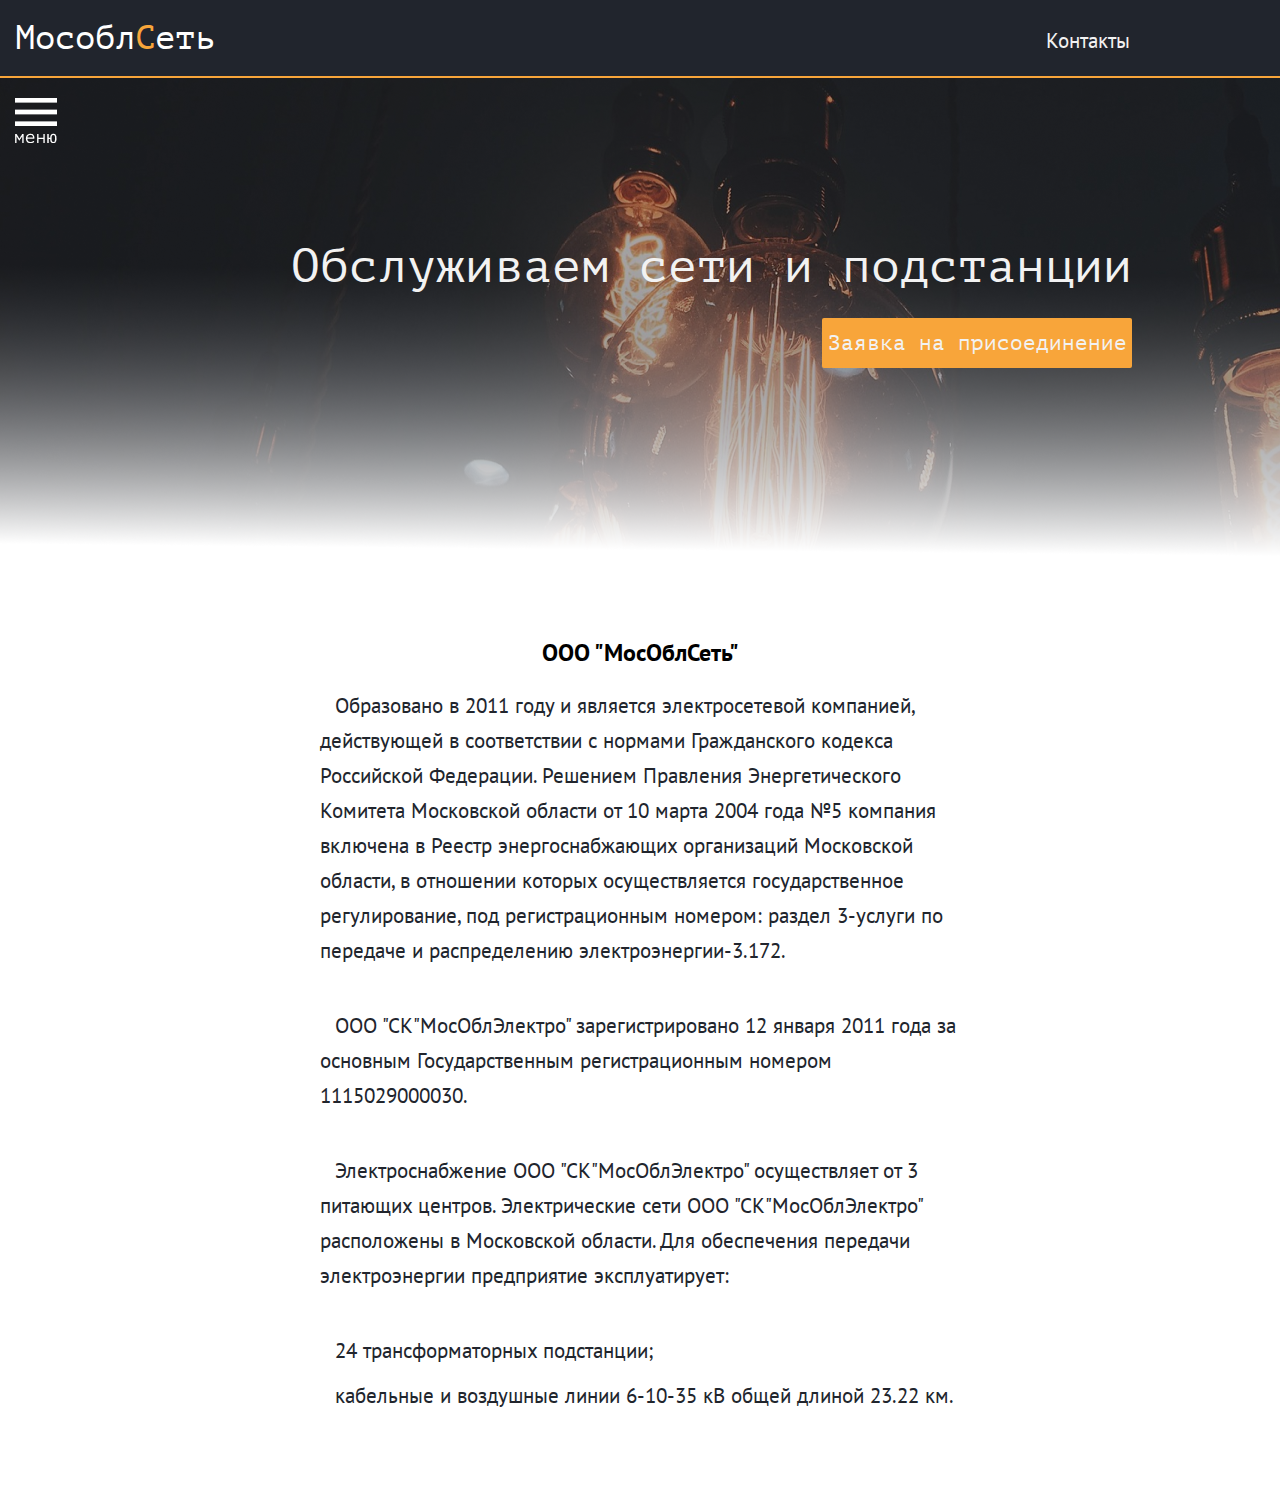
==== index.html @ ac094cab "index.html" ====
<!DOCTYPE html>
<html lang="en">
<head>
    <meta name="viewport" content="width=device-width, initial-scale=1.0">
    <meta charset="UTF-8">
    <link rel="stylesheet" href="css/normalize.css">
    <link rel="stylesheet" href="css/fonts.css">
    <link rel="stylesheet" href="css/vendor/font-awesome-4.7.0/css/font-awesome.min.css">
    <link rel="stylesheet" href="css/style.css">
    <title>МосОблСеть</title>
</head>
<body>
    <div class="page">
        <div class="header">
            <div class="logo">Мособл<span class="orange">C</span>еть</div>
            <div class="header__right-block">
                <a href="#" class="mos__link">Контакты</a>
            </div>
        </div>

        <div class="nav__btn" id="menuOpen"></div>

        <div class="banner">
            <div class="banner__cnt-block">
                <p class="banner__cnt">Обслуживаем сети и подстанции</p>
                <button class="banner__bnt">Заявка на присоединение</button>
            </div>
        </div>

        <div class="nav">
            <ul class="nav__list">
                <li class="nav__item">
                    <a href="#" class="nav__link">Потребителям <i class="fa fa-angle-down arr-down" aria-hidden="true"></i>
                    </a>
                </li>
                <li class="nav__item">
                    <a href="#" class="nav__link">Услуги <i class="fa fa-angle-down arr-down" aria-hidden="true"></i></a>
                </li>
                <li class="nav__item">
                    <a href="#" class="nav__link">Тех. Присоединение <i class="fa fa-angle-down arr-down" aria-hidden="true"></i></a>
                </li>
                <li class="nav__item">
                    <a href="#" class="nav__link">Раскрытие информации <i class="fa fa-angle-down arr-down" aria-hidden="true"></i></a>
                </li>
                <li class="nav__item">
                    <a href="#" class="nav__link">Нормативные документы <i class="fa fa-angle-down arr-down" aria-hidden="true"></i></a>
                </li>
                <li class="nav__item">
                    <a href="#" class="nav__link">Закупки <i class="fa fa-angle-down arr-down" aria-hidden="true"></i></a>
                </li>
                <li class="nav__item">
                    <a href="#" class="nav__link">Приборы учета <i class="fa fa-angle-down arr-down" aria-hidden="true"></i></a>
                </li>
            </ul>
        </div>

        <div class="content">
            <h2 class="mos__ttl2">ООО "МосОблСеть"</h2>
            <p class="mos__cnt mt20">Образовано в 2011 году и является электросетевой компанией, действующей в соответствии  с   нормами  Гражданского  кодекса  Российской Федерации. Решением Правления Энергетического Комитета Московской области от 10 марта 2004 года №5 компания включена в Реестр энергоснабжающих организаций Московской области, в отношении которых осуществляется государственное регулирование, под регистрационным номером: раздел 3-услуги по передаче и распределению электроэнергии-3.172.</p>
            <p class="mos__cnt">ООО "СК"МосОблЭлектро" зарегистрировано 12 января 2011 года за основным Государственным регистрационным номером 1115029000030.</p>
            <p class="mos__cnt">Электроснабжение ООО "СК"МосОблЭлектро" осуществляет от 3 питающих центров. Электрические сети ООО "СК"МосОблЭлектро" расположены в Московской области. Для обеспечения передачи электроэнергии предприятие эксплуатирует:</p>
            <p class="mos__cnt ">24  трансформаторных подстанции;</p>
            <p class="mos__cnt mt10">кабельные и воздушные линии 6-10-35 кВ общей длиной 23.22 км.</p>
        </div>
        
        <div class="overlay" style="display:none;"></div>
    </div>


    <script type="text/javascript" src="js/vendor/jquery-3.2.1.min.js"></script>

    <script>
        $('#menuOpen').on('click', function () {
            $('.nav').addClass('active');
            $('.overlay').show();
        });

        $('.overlay').on('click', function () {
            $('.nav').removeClass('active');
            $(this).hide();
        });
    </script>

</body>
</html>
---- css/fonts.css ----
@font-face {
    font-family: 'PT Mono';
    src: url('../fonts/PTM55FT.ttf');
    font-weight: normal;
    font-style: normal;
}
@font-face {
    font-family: 'PT Sans';
    src: url('../fonts/PTSans/PT_Sans-Web-Regular.ttf');
    font-weight: normal;
    font-style: normal;
}
@font-face {
    font-family: 'PT Sans bold';
    src: url('../fonts/PTSans/PT_Sans-Web-Bold.ttf');
    font-weight: normal;
    font-style: normal;
}
---- css/style.css ----
html {
    height: 100%;
}

body {
    height: 100%;
    font-family: 'Arial', sans-serif;
    font-size: 12px;
    color: #000;
    background-color: #dedede;
}

.page {
    position: relative;
    margin: 0 auto;
    min-width: 320px;
    max-width: 1440px;
    min-height: 100%;
    background-color: #fff;
    box-sizing: border-box;
    overflow: hidden;
}

.content {
    position: relative;
}

/*шапка*/
.header {
    padding: 19px 15px;
    border-bottom: 2px solid #f8a53a;
    background: #21252D;
}

.logo {
    font-size: 34px;
    font-family: 'PT Mono', monospace;
    color: #fff;
}

.header__right-block {
    position: absolute;
    right: 150px;
    top: 27px;
}

.mos__link {
    font-size: 21px;
    color: #F2F2F2;
    font-family: 'PT Sans', sans-serif;
    text-decoration: none;
}

.mos__link:hover {
    text-decoration: none;
}

.overlay {
    position: absolute;
    top: 78px;
    right: 0px;
    bottom: 0;
    left: 0;
    background: rgba(51, 51, 51, 0.3);
}

/*баннер*/
.banner {
    display: block;
    width: 100%;
    min-height: 484px;
    background: url("../images/banner-bg.png");
}

.banner__cnt-block {
    position: absolute;
    right: 148px;
    top: 240px;
    text-align: right;
}

.banner__cnt {
    font-size: 48px;
    color: #F2F2F2;
    font-family: 'PT Mono', monospace;
}

.banner__bnt {
    display: inline-block;
    width: 310px;
    padding: 13px 0;
    border-radius: 2px;
    text-align: center;
    background: #F8A53A;
    font-size: 21px;
    font-family: 'PT Mono', monospace;
    border: none;
    color: #F2F2F2;
    margin-top: 25px;
}

/*меню*/
.nav__btn {
    position: absolute;
    top: 98px;
    left: 15px;
    width: 42px;
    height: 45px;
    background: url("../images/menu.png");
    cursor: pointer;
}

.nav {
    left: -401px;
    position: absolute;
    top: 78px;
    bottom: 0px;
    background: #21252D;
    min-width: 400px;
    z-index: 1;
    transition: 0.3s;
    padding-top: 20px;
}

.nav.active {
    left: 0;
}

.nav__list {
    margin: 0;
    padding: 0;
    list-style: none;
}

.nav__item {
    display: block;
}

.nav__link {
    display: inline-block;
    position: relative;
    padding: 13px 30px;
    font-size: 21px;
    font-family: 'PT Sans', sans-serif;
    color: #F1F1F1;
    text-decoration: none;
}


.arr-down {
    font-size: 18px;
}

.content {
    padding: 75px 320px ;
}

.mos__ttl2 {
    font-size: 24px;
    color: #000;
    font-family: 'PT Sans bold', sans-serif;
    text-align: center;
    line-height: 31px;
}

.mos__cnt {
    font-size: 21px;
    color: #21252D;
    font-family: 'PT Sans', sans-serif;
    line-height: 35px;
    text-indent: 15px;
}

.mos__cnt + .mos__cnt {
    margin-top: 40px;
}






.orange {
    color: #f8a53a;
}

.mt10 {
    margin-top: 10px !important;
}

.mt20 {
    margin-top: 20px !important;
}
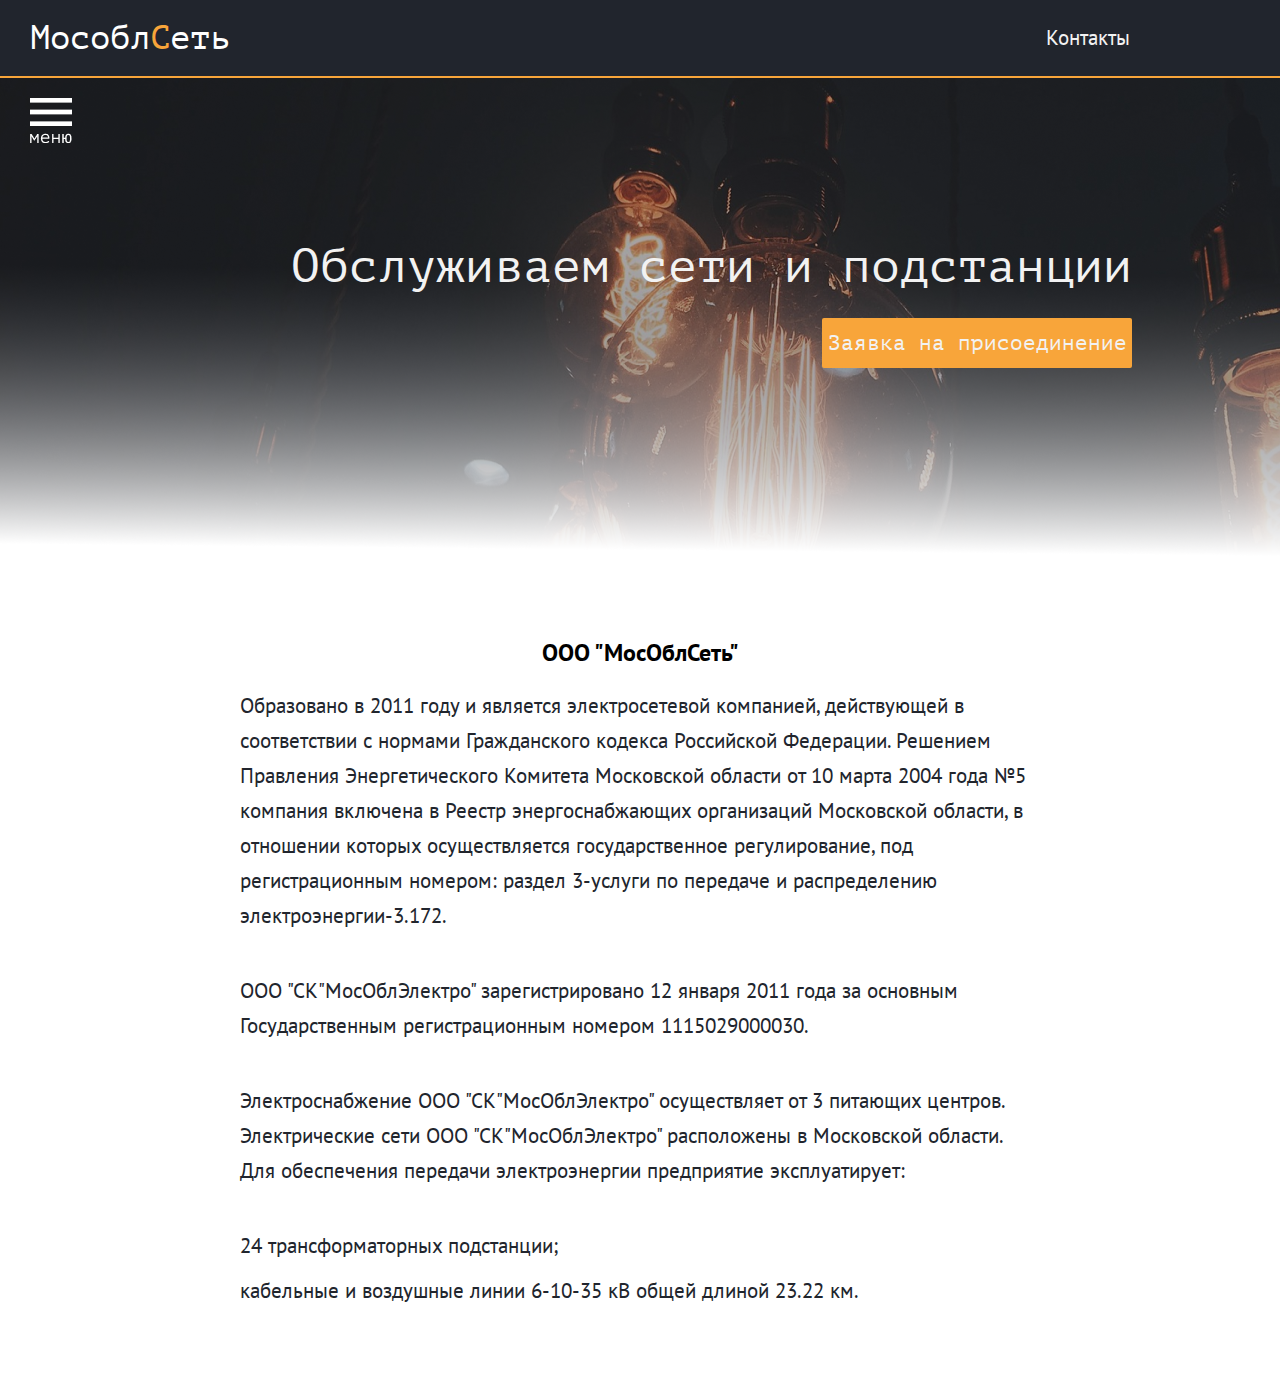
==== commit 7cf7e55e: "меню" ====
--- a/index.html
+++ b/index.html
@@ -1,5 +1,5 @@
 <!DOCTYPE html>
-<html lang="en">
+<html lang="ru">
 <head>
     <meta name="viewport" content="width=device-width, initial-scale=1.0">
     <meta charset="UTF-8">
@@ -23,33 +23,201 @@
         <div class="banner">
             <div class="banner__cnt-block">
                 <p class="banner__cnt">Обслуживаем сети и подстанции</p>
-                <button class="banner__bnt">Заявка на присоединение</button>
+                <button class="banner__bnt banner__bnt--bnr">Заявка на присоединение</button>
             </div>
         </div>
 
         <div class="nav">
             <ul class="nav__list">
                 <li class="nav__item">
-                    <a href="#" class="nav__link">Потребителям <i class="fa fa-angle-down arr-down" aria-hidden="true"></i>
-                    </a>
-                </li>
-                <li class="nav__item">
-                    <a href="#" class="nav__link">Услуги <i class="fa fa-angle-down arr-down" aria-hidden="true"></i></a>
-                </li>
-                <li class="nav__item">
-                    <a href="#" class="nav__link">Тех. Присоединение <i class="fa fa-angle-down arr-down" aria-hidden="true"></i></a>
-                </li>
-                <li class="nav__item">
-                    <a href="#" class="nav__link">Раскрытие информации <i class="fa fa-angle-down arr-down" aria-hidden="true"></i></a>
-                </li>
-                <li class="nav__item">
-                    <a href="#" class="nav__link">Нормативные документы <i class="fa fa-angle-down arr-down" aria-hidden="true"></i></a>
-                </li>
-                <li class="nav__item">
-                    <a href="#" class="nav__link">Закупки <i class="fa fa-angle-down arr-down" aria-hidden="true"></i></a>
-                </li>
-                <li class="nav__item">
-                    <a href="#" class="nav__link">Приборы учета <i class="fa fa-angle-down arr-down" aria-hidden="true"></i></a>
+                    <a href="#" class="nav__link js-link-menu active">О компании</a>
+                </li>
+                <li class="nav__item">
+                    <a href="#" class="nav__link js-link-menu">Потребителям <i class="fa fa-angle-down arr-down" aria-hidden="true"></i></a>
+                    <ul class="nav__sub-list">
+                        <li class="nav__item">
+                            <a href="#" class="nav__link-submenu js-link-submenu">Территория обслуживания и информация о техническом состоянии сетей</a>
+                        </li>
+                        <li class="nav__item">
+                            <a href="#" class="nav__link-submenu js-link-submenu">Финансовая (бухгалтерская) отчетность</a>
+                        </li>
+                        <li class="nav__item">
+                            <a href="#" class="nav__link-submenu js-link-submenu">Структура и объем затрат на производство и реализацию товаров (работ, услуг)</a>
+                        </li>
+                        <li class="nav__item">
+                            <a href="#" class="nav__link-submenu js-link-submenu">Услуги по передаче</a>
+                        </li>
+                        <li class="nav__item">
+                            <a href="#" class="nav__link-submenu js-link-submenu">Тарифы на услуги по передаче электрической энергии</a>
+                        </li>
+                        <li class="nav__item">
+                            <a href="#" class="nav__link-submenu js-link-submenu">Баланс эл. энергии и мощности</a>
+                        </li>
+                        <li class="nav__item">
+                            <a href="#" class="nav__link-submenu js-link-submenu">Отключения: оперативная информация</a>
+                        </li>
+                        <li class="nav__item">
+                            <a href="#" class="nav__link-submenu js-link-submenu">Результаты контрольных замеров</a>
+                        </li>
+                        <li class="nav__item">
+                            <a href="#" class="nav__link-submenu js-link-submenu">Расходы на технологическое присоединение, подлежащие учету в тарифах на услуги по передаче электрической энергии</a>
+                        </li>
+                        <li class="nav__item">
+                            <a href="#" class="nav__link-submenu js-link-submenu">Предложение о размере цен (тарифов)</a>
+                        </li>
+                        <li class="nav__item">
+                            <a href="#" class="nav__link-submenu js-link-submenu">Основные характеристики регулируемых товаров (работ, услуг)</a>
+                        </li>
+                        <li class="nav__item">
+                            <a href="#" class="nav__link-submenu js-link-submenu">Инвестиционные программы</a>
+                        </li>
+                        <li class="nav__item">
+                            <a href="#" class="nav__link-submenu js-link-submenu">Паспорта услуг (процессов)</a>
+                        </li>
+                        <li class="nav__item">
+                            <a href="#" class="nav__link-submenu js-link-submenu"> О качестве обслуживания</a>
+                        </li>
+                    </ul>
+                </li>
+                <li class="nav__item">
+                    <a href="#" class="nav__link js-link-menu">Услуги</a>
+                </li>
+                <li class="nav__item">
+                    <a href="#" class="nav__link js-link-menu">Технологическое присоединение <i class="fa fa-angle-down arr-down" aria-hidden="true"></i></a>
+                    <ul class="nav__sub-list">
+                        <li class="nav__item">
+                            <a href="#" class="nav__link-submenu js-link-submenu">Информация о порядке выполнения технологических, технических и других мероприятий, связанных с технологическим присоединением к электрическим сетям</a>
+                        </li>
+                        <li class="nav__item">
+                            <a href="#" class="nav__link-submenu js-link-submenu">Типовые формы документов</a>
+                        </li>
+                        <li class="nav__item">
+                            <a href="#" class="nav__link-submenu js-link-submenu"> Перечень зон ответственности</a>
+                        </li>
+                        <li class="nav__item">
+                            <a href="#" class="nav__link-submenu js-link-submenu">Подача заявки на технологическое присоединение</a>
+                        </li>
+                        <li class="nav__item">
+                            <a href="#" class="nav__link-submenu js-link-submenu">Основные этапы обработки заявок на технологическое присоединение</a>
+                        </li>
+                        <li class="nav__item">
+                            <a href="#" class="nav__link-submenu js-link-submenu">Информация о величине резервируемой максимальной мощности</a>
+                        </li>
+                        <li class="nav__item">
+                            <a href="#" class="nav__link-submenu js-link-submenu">Прогнозные сведения о расходах за технологическое присоединение</a>
+                        </li>
+                        <li class="nav__item">
+                            <a href="#" class="nav__link-submenu js-link-submenu">Тарифы на технологическое присоединение</a>
+                        </li>
+                        <li class="nav__item">
+                            <a href="#" class="nav__link-submenu js-link-submenu">Сведения о наличии мощности, свободной для технологического присоединения</a>
+                        </li>
+                        <li class="nav__item">
+                            <a href="#" class="nav__link-submenu js-link-submenu">Информация о лицах, намеревающихся перераспределить максимальную мощность принадлежащих им энергопринимающих устройств в пользу иных лиц</a>
+                        </li>
+                        <li class="nav__item">
+                            <a href="#" class="nav__link-submenu js-link-submenu">Сведения о поданных заявках на технологическое присоединение, заключенных договорах и выполненных присоединениях</a>
+                        </li>
+                    </ul>
+                </li>
+                <li class="nav__item">
+                    <a href="#" class="nav__link js-link-menu">Раскрытие информации <i class="fa fa-angle-down arr-down" aria-hidden="true"></i></a>
+                    <ul class="nav__sub-list">
+                        <li class="nav__item">
+                            <a href="#" class="nav__link-submenu js-link-submenu">Территория обслуживания и информация о техническом состоянии сетей</a>
+                        </li>
+                        <li class="nav__item">
+                            <a href="#" class="nav__link-submenu js-link-submenu">Финансовая (бухгалтерская) отчетность</a>
+                        </li>
+                        <li class="nav__item">
+                            <a href="#" class="nav__link-submenu js-link-submenu">Структура и объем затрат на производство и реализацию товаров (работ, услуг)</a>
+                        </li>
+                        <li class="nav__item">
+                            <a href="#" class="nav__link-submenu js-link-submenu">Услуги по передаче</a>
+                        </li>
+                        <li class="nav__item">
+                            <a href="#" class="nav__link-submenu js-link-submenu">Тарифы на услуги по передаче электрической энергии</a>
+                        </li>
+                        <li class="nav__item">
+                            <a href="#" class="nav__link-submenu js-link-submenu">Баланс эл. энергии и мощности</a>
+                        </li>
+                        <li class="nav__item">
+                            <a href="#" class="nav__link-submenu js-link-submenu">Отключения: оперативная информация</a>
+                        </li>
+                        <li class="nav__item">
+                            <a href="#" class="nav__link-submenu js-link-submenu">Результаты контрольных замеров</a>
+                        </li>
+                        <li class="nav__item">
+                            <a href="#" class="nav__link-submenu js-link-submenu">Расходы на технологическое присоединение, подлежащие учету в тарифах на услуги по передаче электрической энергии</a>
+                        </li>
+                        <li class="nav__item">
+                            <a href="#" class="nav__link-submenu js-link-submenu">Предложение о размере цен (тарифов)</a>
+                        </li>
+                        <li class="nav__item">
+                            <a href="#" class="nav__link-submenu js-link-submenu">Основные характеристики регулируемых товаров (работ, услуг)</a>
+                        </li>
+                        <li class="nav__item">
+                            <a href="#" class="nav__link-submenu js-link-submenu">Инвестиционные программы</a>
+                        </li>
+                        <li class="nav__item">
+                            <a href="#" class="nav__link-submenu js-link-submenu">Паспорта услуг (процессов)</a>
+                        </li>
+                        <li class="nav__item">
+                            <a href="#" class="nav__link-submenu js-link-submenu">О качестве обслуживания</a>
+                        </li>
+                    </ul>
+                </li>
+                <li class="nav__item">
+                    <a href="#" class="nav__link js-link-menu">Нормативные документы <i class="fa fa-angle-down arr-down" aria-hidden="true"></i></a>
+                    <ul class="nav__sub-list">
+                        <li class="nav__item">
+                            <a href="#" class="nav__link-submenu js-link-submenu">Законы РФ</a>
+                        </li>
+                        <li class="nav__item">
+                            <a href="#" class="nav__link-submenu js-link-submenu">ПП РФ</a>
+                        </li>
+                        <li class="nav__item">
+                            <a href="#" class="nav__link-submenu js-link-submenu">Приказы, письма и другие нормативные и законодательные акты</a>
+                        </li>
+                    </ul>
+                </li>
+                <li class="nav__item">
+                    <a href="#" class="nav__link js-link-menu">Закупки <i class="fa fa-angle-down arr-down" aria-hidden="true"></i></a>
+                    <ul class="nav__sub-list">
+                        <li class="nav__item">
+                            <a href="#" class="nav__link-submenu js-link-submenu">Планирование закупочной деятельности</a>
+                        </li>
+                        <li class="nav__item">
+                            <a href="#" class="nav__link-submenu js-link-submenu">Информация о заключенных договорах</a>
+                        </li>
+                        <li class="nav__item">
+                            <a href="#" class="nav__link-submenu js-link-submenu">Информация о закупках</a>
+                        </li>
+                        <li class="nav__item">
+                            <a href="#" class="nav__link-submenu js-link-submenu">Правовое обеспечение закупочной деятельности</a>
+                        </li>
+                    </ul>
+                </li>
+                <li class="nav__item">
+                    <a href="#" class="nav__link js-link-menu">Приборы учета <i class="fa fa-angle-down arr-down" aria-hidden="true"></i></a>
+                    <ul class="nav__sub-list">
+                        <li class="nav__item">
+                            <a href="#" class="nav__link-submenu js-link-submenu">Требования по установке</a>
+                        </li>
+                        <li class="nav__item">
+                            <a href="#" class="nav__link-submenu js-link-submenu">Счетчики</a>
+                        </li>
+                        <li class="nav__item">
+                            <a href="#" class="nav__link-submenu js-link-submenu">Образец договора подряда на установку (замену) прибора</a>
+                        </li>
+                        <li class="nav__item">
+                            <a href="#" class="nav__link-submenu js-link-submenu">ИСПОЛНЕНИЕ ФЗ-261 от 23.11.2009 г.</a>
+                        </li>
+                    </ul>
+                </li>
+
+                <li class="nav__item">
+                    <a href="#" class="nav__link">Контакты</a>
                 </li>
             </ul>
         </div>
@@ -62,10 +230,9 @@
             <p class="mos__cnt ">24  трансформаторных подстанции;</p>
             <p class="mos__cnt mt10">кабельные и воздушные линии 6-10-35 кВ общей длиной 23.22 км.</p>
         </div>
-        
+
         <div class="overlay" style="display:none;"></div>
     </div>
-
 
     <script type="text/javascript" src="js/vendor/jquery-3.2.1.min.js"></script>
 
@@ -79,6 +246,23 @@
             $('.nav').removeClass('active');
             $(this).hide();
         });
+
+        $('.js-link-menu').on('click', function (e) {
+            e.preventDefault();
+            $('.nav__link').removeClass('active');
+            $(this).addClass('active');
+            $(this).closest('.nav__item').find('.nav__sub-list').slideToggle(300);
+
+        });
+
+        $('.js-link-submenu').on('click', function (e) {
+            e.preventDefault();
+            $('.nav__link-submenu').removeClass('active');
+            $(this).addClass('active');
+        });
+
+
+
     </script>
 
 </body>
--- a/css/style.css
+++ b/css/style.css
@@ -1,3 +1,8 @@
+::-webkit-input-placeholder{color:#828282;}
+::-moz-placeholder{color:#828282;}/*Firefox19+*/
+:-moz-placeholder{color:#828282;}/*Firefox18-*/
+:-ms-input-placeholder{color:#828282;}
+
 html {
     height: 100%;
 }
@@ -17,17 +22,14 @@
     max-width: 1440px;
     min-height: 100%;
     background-color: #fff;
+    -webkit-box-sizing: border-box;
     box-sizing: border-box;
     overflow: hidden;
 }
 
-.content {
-    position: relative;
-}
-
 /*шапка*/
 .header {
-    padding: 19px 15px;
+    padding: 19px 30px;
     border-bottom: 2px solid #f8a53a;
     background: #21252D;
 }
@@ -36,19 +38,26 @@
     font-size: 34px;
     font-family: 'PT Mono', monospace;
     color: #fff;
+    text-decoration: none;
 }
 
 .header__right-block {
     position: absolute;
     right: 150px;
-    top: 27px;
+    top: 18px;
+}
+
+.header__right-block-in {
+    right: 30px;
 }
 
 .mos__link {
+    display: inline-block;
     font-size: 21px;
     color: #F2F2F2;
     font-family: 'PT Sans', sans-serif;
     text-decoration: none;
+    line-height: 40px;
 }
 
 .mos__link:hover {
@@ -58,7 +67,7 @@
 .overlay {
     position: absolute;
     top: 78px;
-    right: 0px;
+    right: 0;
     bottom: 0;
     left: 0;
     background: rgba(51, 51, 51, 0.3);
@@ -96,14 +105,28 @@
     font-family: 'PT Mono', monospace;
     border: none;
     color: #F2F2F2;
+    cursor: pointer;
+}
+
+.banner__bnt--bnr {
     margin-top: 25px;
+}
+
+.banner__bnt--top {
+    padding: 8px 0;
+}
+
+.banner__bnt--form {
+    width: 216px;
+    font-size: 24px;
+    padding: 11px 0 12px 0;
 }
 
 /*меню*/
 .nav__btn {
     position: absolute;
     top: 98px;
-    left: 15px;
+    left: 30px;
     width: 42px;
     height: 45px;
     background: url("../images/menu.png");
@@ -114,10 +137,12 @@
     left: -401px;
     position: absolute;
     top: 78px;
-    bottom: 0px;
+    bottom: 0;
     background: #21252D;
     min-width: 400px;
     z-index: 1;
+    -webkit-transition: 0.3s;
+    -o-transition: 0.3s;
     transition: 0.3s;
     padding-top: 20px;
 }
@@ -126,18 +151,33 @@
     left: 0;
 }
 
-.nav__list {
+.nav-in {
+    left: 0;
+}
+
+.nav__list,
+.nav__sub-list {
     margin: 0;
     padding: 0;
     list-style: none;
 }
 
+.nav__sub-list {
+    margin-left: 18px;
+    display: none;
+}
+
+.nav__sub-list.active {
+    display: block;
+}
+
 .nav__item {
     display: block;
 }
 
 .nav__link {
     display: inline-block;
+    max-width: 278px;
     position: relative;
     padding: 13px 30px;
     font-size: 21px;
@@ -146,13 +186,45 @@
     text-decoration: none;
 }
 
+.nav__link-submenu {
+    display: inline-block;
+    max-width: 278px;
+    position: relative;
+    padding: 13px 30px;
+    font-size: 13px;
+    font-family: 'PT Sans', sans-serif;
+    color: #F1F1F1;
+    text-decoration: none;
+}
+
+.nav__link-submenu.active,
+.nav__link.active {
+    color: #F8A53A;
+}
+
+.nav__link--sm {
+    font-size: 13px;
+}
 
 .arr-down {
     font-size: 18px;
 }
 
+.content__wrap {
+    margin-left: 400px;
+}
+
 .content {
-    padding: 75px 320px ;
+    position: relative;
+    max-width: 800px;
+    margin:auto;
+    padding: 75px 0;
+}
+
+.content-in {
+    max-width: 700px;
+    margin:auto;
+    padding: 75px 0;
 }
 
 .mos__ttl2 {
@@ -168,17 +240,61 @@
     color: #21252D;
     font-family: 'PT Sans', sans-serif;
     line-height: 35px;
-    text-indent: 15px;
 }
 
 .mos__cnt + .mos__cnt {
     margin-top: 40px;
 }
 
-
-
-
-
+.mos__form {
+    margin: 40px auto;
+    width: 500px;
+}
+
+.mos__inp-block {
+    display: block;
+    border: 1px solid #21252D;
+    border-radius: 5px;
+    height: 50px;
+    overflow: hidden;
+}
+
+.mos__inp {
+    width: 100%;
+    height: 100%;
+    -webkit-box-sizing: border-box;
+    box-sizing: border-box;
+    border: none;
+    font-size: 18px;
+    font-family: 'PT Sans', sans-serif;
+    padding: 13px 15px 15px;
+    line-height: 23px;
+}
+
+.mos__ta-block {
+    display: block;
+    border: 1px solid #21252D;
+    border-radius: 5px;
+    height: 100px;
+    overflow: hidden;
+}
+
+.mos__ta {
+    width: 100%;
+    height: 100%;
+    -webkit-box-sizing: border-box;
+    box-sizing: border-box;
+    border: none;
+    font-size: 18px;
+    font-family: 'PT Sans', sans-serif;
+    padding: 10px 15px 15px;
+    line-height: 23px;
+    resize: none;
+}
+
+.form__bot {
+    text-align: right;
+}
 
 .orange {
     color: #f8a53a;
@@ -190,4 +306,9 @@
 
 .mt20 {
     margin-top: 20px !important;
-}+}
+
+.ml45 {
+    margin-left: 45px !important;
+}
+
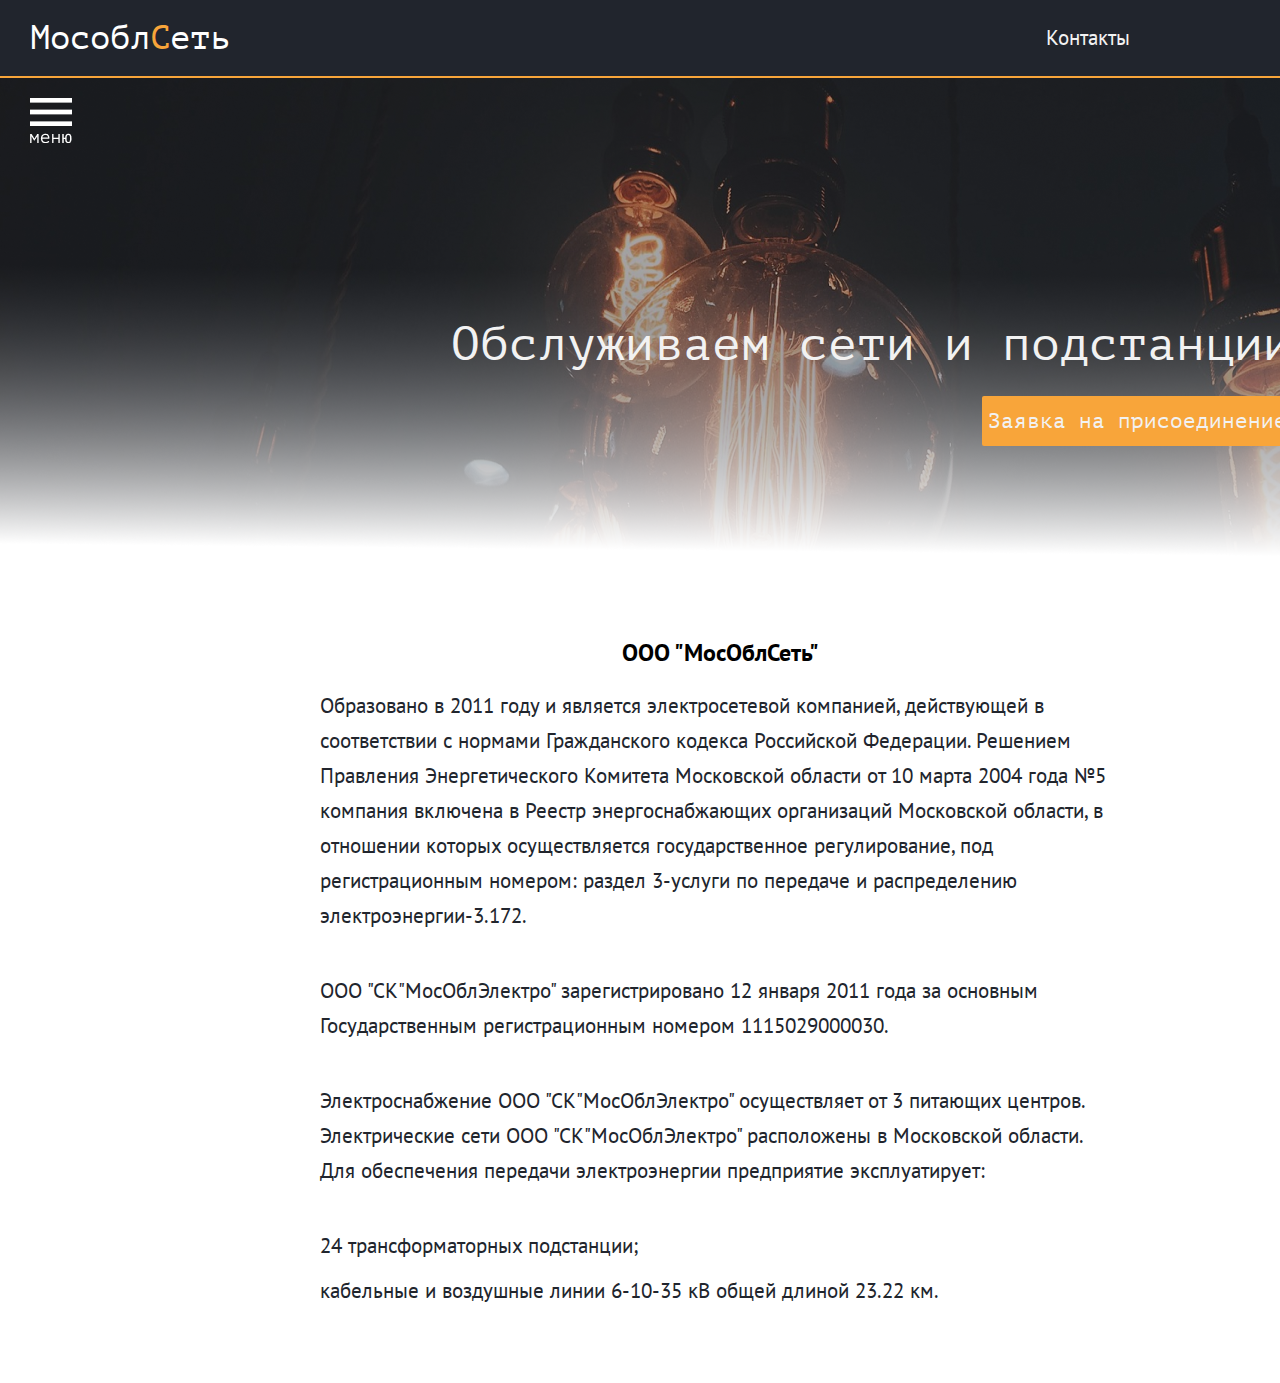
==== commit 02bc91eb: "меню, правки" ====
--- a/index.html
+++ b/index.html
@@ -18,217 +18,223 @@
             </div>
         </div>
 
-        <div class="nav__btn" id="menuOpen"></div>
-
-        <div class="banner">
-            <div class="banner__cnt-block">
-                <p class="banner__cnt">Обслуживаем сети и подстанции</p>
-                <button class="banner__bnt banner__bnt--bnr">Заявка на присоединение</button>
+        <div class="content__tbl">
+            <div class="content__row">
+                <div class="nav">
+                    <ul class="nav__list">
+                        <li class="nav__item">
+                            <a href="#" class="nav__link js-link-menu active">О компании</a>
+                        </li>
+                        <li class="nav__item">
+                            <a href="#" class="nav__link js-link-menu">Потребителям <i class="fa fa-angle-down arr-down" aria-hidden="true"></i></a>
+                            <ul class="nav__sub-list">
+                                <li class="nav__item">
+                                    <a href="#" class="nav__link-submenu js-link-submenu">Территория обслуживания и информация о техническом состоянии сетей</a>
+                                </li>
+                                <li class="nav__item">
+                                    <a href="#" class="nav__link-submenu js-link-submenu">Финансовая (бухгалтерская) отчетность</a>
+                                </li>
+                                <li class="nav__item">
+                                    <a href="#" class="nav__link-submenu js-link-submenu">Структура и объем затрат на производство и реализацию товаров (работ, услуг)</a>
+                                </li>
+                                <li class="nav__item">
+                                    <a href="#" class="nav__link-submenu js-link-submenu">Услуги по передаче</a>
+                                </li>
+                                <li class="nav__item">
+                                    <a href="#" class="nav__link-submenu js-link-submenu">Тарифы на услуги по передаче электрической энергии</a>
+                                </li>
+                                <li class="nav__item">
+                                    <a href="#" class="nav__link-submenu js-link-submenu">Баланс эл. энергии и мощности</a>
+                                </li>
+                                <li class="nav__item">
+                                    <a href="#" class="nav__link-submenu js-link-submenu">Отключения: оперативная информация</a>
+                                </li>
+                                <li class="nav__item">
+                                    <a href="#" class="nav__link-submenu js-link-submenu">Результаты контрольных замеров</a>
+                                </li>
+                                <li class="nav__item">
+                                    <a href="#" class="nav__link-submenu js-link-submenu">Расходы на технологическое присоединение, подлежащие учету в тарифах на услуги по передаче электрической энергии</a>
+                                </li>
+                                <li class="nav__item">
+                                    <a href="#" class="nav__link-submenu js-link-submenu">Предложение о размере цен (тарифов)</a>
+                                </li>
+                                <li class="nav__item">
+                                    <a href="#" class="nav__link-submenu js-link-submenu">Основные характеристики регулируемых товаров (работ, услуг)</a>
+                                </li>
+                                <li class="nav__item">
+                                    <a href="#" class="nav__link-submenu js-link-submenu">Инвестиционные программы</a>
+                                </li>
+                                <li class="nav__item">
+                                    <a href="#" class="nav__link-submenu js-link-submenu">Паспорта услуг (процессов)</a>
+                                </li>
+                                <li class="nav__item">
+                                    <a href="#" class="nav__link-submenu js-link-submenu"> О качестве обслуживания</a>
+                                </li>
+                            </ul>
+                        </li>
+                        <li class="nav__item">
+                            <a href="#" class="nav__link js-link-menu">Услуги</a>
+                        </li>
+                        <li class="nav__item">
+                            <a href="#" class="nav__link js-link-menu">Технологическое присоединение <i class="fa fa-angle-down arr-down" aria-hidden="true"></i></a>
+                            <ul class="nav__sub-list">
+                                <li class="nav__item">
+                                    <a href="#" class="nav__link-submenu js-link-submenu">Информация о порядке выполнения технологических, технических и других мероприятий, связанных с технологическим присоединением к электрическим сетям</a>
+                                </li>
+                                <li class="nav__item">
+                                    <a href="#" class="nav__link-submenu js-link-submenu">Типовые формы документов</a>
+                                </li>
+                                <li class="nav__item">
+                                    <a href="#" class="nav__link-submenu js-link-submenu"> Перечень зон ответственности</a>
+                                </li>
+                                <li class="nav__item">
+                                    <a href="#" class="nav__link-submenu js-link-submenu">Подача заявки на технологическое присоединение</a>
+                                </li>
+                                <li class="nav__item">
+                                    <a href="#" class="nav__link-submenu js-link-submenu">Основные этапы обработки заявок на технологическое присоединение</a>
+                                </li>
+                                <li class="nav__item">
+                                    <a href="#" class="nav__link-submenu js-link-submenu">Информация о величине резервируемой максимальной мощности</a>
+                                </li>
+                                <li class="nav__item">
+                                    <a href="#" class="nav__link-submenu js-link-submenu">Прогнозные сведения о расходах за технологическое присоединение</a>
+                                </li>
+                                <li class="nav__item">
+                                    <a href="#" class="nav__link-submenu js-link-submenu">Тарифы на технологическое присоединение</a>
+                                </li>
+                                <li class="nav__item">
+                                    <a href="#" class="nav__link-submenu js-link-submenu">Сведения о наличии мощности, свободной для технологического присоединения</a>
+                                </li>
+                                <li class="nav__item">
+                                    <a href="#" class="nav__link-submenu js-link-submenu">Информация о лицах, намеревающихся перераспределить максимальную мощность принадлежащих им энергопринимающих устройств в пользу иных лиц</a>
+                                </li>
+                                <li class="nav__item">
+                                    <a href="#" class="nav__link-submenu js-link-submenu">Сведения о поданных заявках на технологическое присоединение, заключенных договорах и выполненных присоединениях</a>
+                                </li>
+                            </ul>
+                        </li>
+                        <li class="nav__item">
+                            <a href="#" class="nav__link js-link-menu">Раскрытие информации <i class="fa fa-angle-down arr-down" aria-hidden="true"></i></a>
+                            <ul class="nav__sub-list">
+                                <li class="nav__item">
+                                    <a href="#" class="nav__link-submenu js-link-submenu">Территория обслуживания и информация о техническом состоянии сетей</a>
+                                </li>
+                                <li class="nav__item">
+                                    <a href="#" class="nav__link-submenu js-link-submenu">Финансовая (бухгалтерская) отчетность</a>
+                                </li>
+                                <li class="nav__item">
+                                    <a href="#" class="nav__link-submenu js-link-submenu">Структура и объем затрат на производство и реализацию товаров (работ, услуг)</a>
+                                </li>
+                                <li class="nav__item">
+                                    <a href="#" class="nav__link-submenu js-link-submenu">Услуги по передаче</a>
+                                </li>
+                                <li class="nav__item">
+                                    <a href="#" class="nav__link-submenu js-link-submenu">Тарифы на услуги по передаче электрической энергии</a>
+                                </li>
+                                <li class="nav__item">
+                                    <a href="#" class="nav__link-submenu js-link-submenu">Баланс эл. энергии и мощности</a>
+                                </li>
+                                <li class="nav__item">
+                                    <a href="#" class="nav__link-submenu js-link-submenu">Отключения: оперативная информация</a>
+                                </li>
+                                <li class="nav__item">
+                                    <a href="#" class="nav__link-submenu js-link-submenu">Результаты контрольных замеров</a>
+                                </li>
+                                <li class="nav__item">
+                                    <a href="#" class="nav__link-submenu js-link-submenu">Расходы на технологическое присоединение, подлежащие учету в тарифах на услуги по передаче электрической энергии</a>
+                                </li>
+                                <li class="nav__item">
+                                    <a href="#" class="nav__link-submenu js-link-submenu">Предложение о размере цен (тарифов)</a>
+                                </li>
+                                <li class="nav__item">
+                                    <a href="#" class="nav__link-submenu js-link-submenu">Основные характеристики регулируемых товаров (работ, услуг)</a>
+                                </li>
+                                <li class="nav__item">
+                                    <a href="#" class="nav__link-submenu js-link-submenu">Инвестиционные программы</a>
+                                </li>
+                                <li class="nav__item">
+                                    <a href="#" class="nav__link-submenu js-link-submenu">Паспорта услуг (процессов)</a>
+                                </li>
+                                <li class="nav__item">
+                                    <a href="#" class="nav__link-submenu js-link-submenu">О качестве обслуживания</a>
+                                </li>
+                            </ul>
+                        </li>
+                        <li class="nav__item">
+                            <a href="#" class="nav__link js-link-menu">Нормативные документы <i class="fa fa-angle-down arr-down" aria-hidden="true"></i></a>
+                            <ul class="nav__sub-list">
+                                <li class="nav__item">
+                                    <a href="#" class="nav__link-submenu js-link-submenu">Законы РФ</a>
+                                </li>
+                                <li class="nav__item">
+                                    <a href="#" class="nav__link-submenu js-link-submenu">ПП РФ</a>
+                                </li>
+                                <li class="nav__item">
+                                    <a href="#" class="nav__link-submenu js-link-submenu">Приказы, письма и другие нормативные и законодательные акты</a>
+                                </li>
+                            </ul>
+                        </li>
+                        <li class="nav__item">
+                            <a href="#" class="nav__link js-link-menu">Закупки <i class="fa fa-angle-down arr-down" aria-hidden="true"></i></a>
+                            <ul class="nav__sub-list">
+                                <li class="nav__item">
+                                    <a href="#" class="nav__link-submenu js-link-submenu">Планирование закупочной деятельности</a>
+                                </li>
+                                <li class="nav__item">
+                                    <a href="#" class="nav__link-submenu js-link-submenu">Информация о заключенных договорах</a>
+                                </li>
+                                <li class="nav__item">
+                                    <a href="#" class="nav__link-submenu js-link-submenu">Информация о закупках</a>
+                                </li>
+                                <li class="nav__item">
+                                    <a href="#" class="nav__link-submenu js-link-submenu">Правовое обеспечение закупочной деятельности</a>
+                                </li>
+                            </ul>
+                        </li>
+                        <li class="nav__item">
+                            <a href="#" class="nav__link js-link-menu">Приборы учета <i class="fa fa-angle-down arr-down" aria-hidden="true"></i></a>
+                            <ul class="nav__sub-list">
+                                <li class="nav__item">
+                                    <a href="#" class="nav__link-submenu js-link-submenu">Требования по установке</a>
+                                </li>
+                                <li class="nav__item">
+                                    <a href="#" class="nav__link-submenu js-link-submenu">Счетчики</a>
+                                </li>
+                                <li class="nav__item">
+                                    <a href="#" class="nav__link-submenu js-link-submenu">Образец договора подряда на установку (замену) прибора</a>
+                                </li>
+                                <li class="nav__item">
+                                    <a href="#" class="nav__link-submenu js-link-submenu">ИСПОЛНЕНИЕ ФЗ-261 от 23.11.2009 г.</a>
+                                </li>
+                            </ul>
+                        </li>
+
+                        <li class="nav__item">
+                            <a href="#" class="nav__link">Контакты</a>
+                        </li>
+                    </ul>
+                </div>
+
+                <div class="content__container">
+                    <div class="nav__btn" id="menuOpen"></div>
+
+                    <div class="banner">
+                        <div class="banner__cnt-block">
+                            <p class="banner__cnt">Обслуживаем сети и подстанции</p>
+                            <button class="banner__bnt banner__bnt--bnr">Заявка на присоединение</button>
+                        </div>
+                    </div>
+
+                    <div class="content">
+                        <h2 class="mos__ttl2">ООО "МосОблСеть"</h2>
+                        <p class="mos__cnt mt20">Образовано в 2011 году и является электросетевой компанией, действующей в соответствии  с   нормами  Гражданского  кодекса  Российской Федерации. Решением Правления Энергетического Комитета Московской области от 10 марта 2004 года №5 компания включена в Реестр энергоснабжающих организаций Московской области, в отношении которых осуществляется государственное регулирование, под регистрационным номером: раздел 3-услуги по передаче и распределению электроэнергии-3.172.</p>
+                        <p class="mos__cnt">ООО "СК"МосОблЭлектро" зарегистрировано 12 января 2011 года за основным Государственным регистрационным номером 1115029000030.</p>
+                        <p class="mos__cnt">Электроснабжение ООО "СК"МосОблЭлектро" осуществляет от 3 питающих центров. Электрические сети ООО "СК"МосОблЭлектро" расположены в Московской области. Для обеспечения передачи электроэнергии предприятие эксплуатирует:</p>
+                        <p class="mos__cnt ">24  трансформаторных подстанции;</p>
+                        <p class="mos__cnt mt10">кабельные и воздушные линии 6-10-35 кВ общей длиной 23.22 км.</p>
+                    </div>
+                </div>
             </div>
-        </div>
-
-        <div class="nav">
-            <ul class="nav__list">
-                <li class="nav__item">
-                    <a href="#" class="nav__link js-link-menu active">О компании</a>
-                </li>
-                <li class="nav__item">
-                    <a href="#" class="nav__link js-link-menu">Потребителям <i class="fa fa-angle-down arr-down" aria-hidden="true"></i></a>
-                    <ul class="nav__sub-list">
-                        <li class="nav__item">
-                            <a href="#" class="nav__link-submenu js-link-submenu">Территория обслуживания и информация о техническом состоянии сетей</a>
-                        </li>
-                        <li class="nav__item">
-                            <a href="#" class="nav__link-submenu js-link-submenu">Финансовая (бухгалтерская) отчетность</a>
-                        </li>
-                        <li class="nav__item">
-                            <a href="#" class="nav__link-submenu js-link-submenu">Структура и объем затрат на производство и реализацию товаров (работ, услуг)</a>
-                        </li>
-                        <li class="nav__item">
-                            <a href="#" class="nav__link-submenu js-link-submenu">Услуги по передаче</a>
-                        </li>
-                        <li class="nav__item">
-                            <a href="#" class="nav__link-submenu js-link-submenu">Тарифы на услуги по передаче электрической энергии</a>
-                        </li>
-                        <li class="nav__item">
-                            <a href="#" class="nav__link-submenu js-link-submenu">Баланс эл. энергии и мощности</a>
-                        </li>
-                        <li class="nav__item">
-                            <a href="#" class="nav__link-submenu js-link-submenu">Отключения: оперативная информация</a>
-                        </li>
-                        <li class="nav__item">
-                            <a href="#" class="nav__link-submenu js-link-submenu">Результаты контрольных замеров</a>
-                        </li>
-                        <li class="nav__item">
-                            <a href="#" class="nav__link-submenu js-link-submenu">Расходы на технологическое присоединение, подлежащие учету в тарифах на услуги по передаче электрической энергии</a>
-                        </li>
-                        <li class="nav__item">
-                            <a href="#" class="nav__link-submenu js-link-submenu">Предложение о размере цен (тарифов)</a>
-                        </li>
-                        <li class="nav__item">
-                            <a href="#" class="nav__link-submenu js-link-submenu">Основные характеристики регулируемых товаров (работ, услуг)</a>
-                        </li>
-                        <li class="nav__item">
-                            <a href="#" class="nav__link-submenu js-link-submenu">Инвестиционные программы</a>
-                        </li>
-                        <li class="nav__item">
-                            <a href="#" class="nav__link-submenu js-link-submenu">Паспорта услуг (процессов)</a>
-                        </li>
-                        <li class="nav__item">
-                            <a href="#" class="nav__link-submenu js-link-submenu"> О качестве обслуживания</a>
-                        </li>
-                    </ul>
-                </li>
-                <li class="nav__item">
-                    <a href="#" class="nav__link js-link-menu">Услуги</a>
-                </li>
-                <li class="nav__item">
-                    <a href="#" class="nav__link js-link-menu">Технологическое присоединение <i class="fa fa-angle-down arr-down" aria-hidden="true"></i></a>
-                    <ul class="nav__sub-list">
-                        <li class="nav__item">
-                            <a href="#" class="nav__link-submenu js-link-submenu">Информация о порядке выполнения технологических, технических и других мероприятий, связанных с технологическим присоединением к электрическим сетям</a>
-                        </li>
-                        <li class="nav__item">
-                            <a href="#" class="nav__link-submenu js-link-submenu">Типовые формы документов</a>
-                        </li>
-                        <li class="nav__item">
-                            <a href="#" class="nav__link-submenu js-link-submenu"> Перечень зон ответственности</a>
-                        </li>
-                        <li class="nav__item">
-                            <a href="#" class="nav__link-submenu js-link-submenu">Подача заявки на технологическое присоединение</a>
-                        </li>
-                        <li class="nav__item">
-                            <a href="#" class="nav__link-submenu js-link-submenu">Основные этапы обработки заявок на технологическое присоединение</a>
-                        </li>
-                        <li class="nav__item">
-                            <a href="#" class="nav__link-submenu js-link-submenu">Информация о величине резервируемой максимальной мощности</a>
-                        </li>
-                        <li class="nav__item">
-                            <a href="#" class="nav__link-submenu js-link-submenu">Прогнозные сведения о расходах за технологическое присоединение</a>
-                        </li>
-                        <li class="nav__item">
-                            <a href="#" class="nav__link-submenu js-link-submenu">Тарифы на технологическое присоединение</a>
-                        </li>
-                        <li class="nav__item">
-                            <a href="#" class="nav__link-submenu js-link-submenu">Сведения о наличии мощности, свободной для технологического присоединения</a>
-                        </li>
-                        <li class="nav__item">
-                            <a href="#" class="nav__link-submenu js-link-submenu">Информация о лицах, намеревающихся перераспределить максимальную мощность принадлежащих им энергопринимающих устройств в пользу иных лиц</a>
-                        </li>
-                        <li class="nav__item">
-                            <a href="#" class="nav__link-submenu js-link-submenu">Сведения о поданных заявках на технологическое присоединение, заключенных договорах и выполненных присоединениях</a>
-                        </li>
-                    </ul>
-                </li>
-                <li class="nav__item">
-                    <a href="#" class="nav__link js-link-menu">Раскрытие информации <i class="fa fa-angle-down arr-down" aria-hidden="true"></i></a>
-                    <ul class="nav__sub-list">
-                        <li class="nav__item">
-                            <a href="#" class="nav__link-submenu js-link-submenu">Территория обслуживания и информация о техническом состоянии сетей</a>
-                        </li>
-                        <li class="nav__item">
-                            <a href="#" class="nav__link-submenu js-link-submenu">Финансовая (бухгалтерская) отчетность</a>
-                        </li>
-                        <li class="nav__item">
-                            <a href="#" class="nav__link-submenu js-link-submenu">Структура и объем затрат на производство и реализацию товаров (работ, услуг)</a>
-                        </li>
-                        <li class="nav__item">
-                            <a href="#" class="nav__link-submenu js-link-submenu">Услуги по передаче</a>
-                        </li>
-                        <li class="nav__item">
-                            <a href="#" class="nav__link-submenu js-link-submenu">Тарифы на услуги по передаче электрической энергии</a>
-                        </li>
-                        <li class="nav__item">
-                            <a href="#" class="nav__link-submenu js-link-submenu">Баланс эл. энергии и мощности</a>
-                        </li>
-                        <li class="nav__item">
-                            <a href="#" class="nav__link-submenu js-link-submenu">Отключения: оперативная информация</a>
-                        </li>
-                        <li class="nav__item">
-                            <a href="#" class="nav__link-submenu js-link-submenu">Результаты контрольных замеров</a>
-                        </li>
-                        <li class="nav__item">
-                            <a href="#" class="nav__link-submenu js-link-submenu">Расходы на технологическое присоединение, подлежащие учету в тарифах на услуги по передаче электрической энергии</a>
-                        </li>
-                        <li class="nav__item">
-                            <a href="#" class="nav__link-submenu js-link-submenu">Предложение о размере цен (тарифов)</a>
-                        </li>
-                        <li class="nav__item">
-                            <a href="#" class="nav__link-submenu js-link-submenu">Основные характеристики регулируемых товаров (работ, услуг)</a>
-                        </li>
-                        <li class="nav__item">
-                            <a href="#" class="nav__link-submenu js-link-submenu">Инвестиционные программы</a>
-                        </li>
-                        <li class="nav__item">
-                            <a href="#" class="nav__link-submenu js-link-submenu">Паспорта услуг (процессов)</a>
-                        </li>
-                        <li class="nav__item">
-                            <a href="#" class="nav__link-submenu js-link-submenu">О качестве обслуживания</a>
-                        </li>
-                    </ul>
-                </li>
-                <li class="nav__item">
-                    <a href="#" class="nav__link js-link-menu">Нормативные документы <i class="fa fa-angle-down arr-down" aria-hidden="true"></i></a>
-                    <ul class="nav__sub-list">
-                        <li class="nav__item">
-                            <a href="#" class="nav__link-submenu js-link-submenu">Законы РФ</a>
-                        </li>
-                        <li class="nav__item">
-                            <a href="#" class="nav__link-submenu js-link-submenu">ПП РФ</a>
-                        </li>
-                        <li class="nav__item">
-                            <a href="#" class="nav__link-submenu js-link-submenu">Приказы, письма и другие нормативные и законодательные акты</a>
-                        </li>
-                    </ul>
-                </li>
-                <li class="nav__item">
-                    <a href="#" class="nav__link js-link-menu">Закупки <i class="fa fa-angle-down arr-down" aria-hidden="true"></i></a>
-                    <ul class="nav__sub-list">
-                        <li class="nav__item">
-                            <a href="#" class="nav__link-submenu js-link-submenu">Планирование закупочной деятельности</a>
-                        </li>
-                        <li class="nav__item">
-                            <a href="#" class="nav__link-submenu js-link-submenu">Информация о заключенных договорах</a>
-                        </li>
-                        <li class="nav__item">
-                            <a href="#" class="nav__link-submenu js-link-submenu">Информация о закупках</a>
-                        </li>
-                        <li class="nav__item">
-                            <a href="#" class="nav__link-submenu js-link-submenu">Правовое обеспечение закупочной деятельности</a>
-                        </li>
-                    </ul>
-                </li>
-                <li class="nav__item">
-                    <a href="#" class="nav__link js-link-menu">Приборы учета <i class="fa fa-angle-down arr-down" aria-hidden="true"></i></a>
-                    <ul class="nav__sub-list">
-                        <li class="nav__item">
-                            <a href="#" class="nav__link-submenu js-link-submenu">Требования по установке</a>
-                        </li>
-                        <li class="nav__item">
-                            <a href="#" class="nav__link-submenu js-link-submenu">Счетчики</a>
-                        </li>
-                        <li class="nav__item">
-                            <a href="#" class="nav__link-submenu js-link-submenu">Образец договора подряда на установку (замену) прибора</a>
-                        </li>
-                        <li class="nav__item">
-                            <a href="#" class="nav__link-submenu js-link-submenu">ИСПОЛНЕНИЕ ФЗ-261 от 23.11.2009 г.</a>
-                        </li>
-                    </ul>
-                </li>
-
-                <li class="nav__item">
-                    <a href="#" class="nav__link">Контакты</a>
-                </li>
-            </ul>
-        </div>
-
-        <div class="content">
-            <h2 class="mos__ttl2">ООО "МосОблСеть"</h2>
-            <p class="mos__cnt mt20">Образовано в 2011 году и является электросетевой компанией, действующей в соответствии  с   нормами  Гражданского  кодекса  Российской Федерации. Решением Правления Энергетического Комитета Московской области от 10 марта 2004 года №5 компания включена в Реестр энергоснабжающих организаций Московской области, в отношении которых осуществляется государственное регулирование, под регистрационным номером: раздел 3-услуги по передаче и распределению электроэнергии-3.172.</p>
-            <p class="mos__cnt">ООО "СК"МосОблЭлектро" зарегистрировано 12 января 2011 года за основным Государственным регистрационным номером 1115029000030.</p>
-            <p class="mos__cnt">Электроснабжение ООО "СК"МосОблЭлектро" осуществляет от 3 питающих центров. Электрические сети ООО "СК"МосОблЭлектро" расположены в Московской области. Для обеспечения передачи электроэнергии предприятие эксплуатирует:</p>
-            <p class="mos__cnt ">24  трансформаторных подстанции;</p>
-            <p class="mos__cnt mt10">кабельные и воздушные линии 6-10-35 кВ общей длиной 23.22 км.</p>
         </div>
 
         <div class="overlay" style="display:none;"></div>
@@ -245,6 +251,8 @@
         $('.overlay').on('click', function () {
             $('.nav').removeClass('active');
             $(this).hide();
+            $('.nav__link').removeClass('active');
+            $('.nav__sub-list').slideUp();
         });
 
         $('.js-link-menu').on('click', function (e) {
@@ -252,7 +260,6 @@
             $('.nav__link').removeClass('active');
             $(this).addClass('active');
             $(this).closest('.nav__item').find('.nav__sub-list').slideToggle(300);
-
         });
 
         $('.js-link-submenu').on('click', function (e) {
@@ -261,8 +268,6 @@
             $(this).addClass('active');
         });
 
-
-
     </script>
 
 </body>
--- a/css/style.css
+++ b/css/style.css
@@ -13,6 +13,7 @@
     font-size: 12px;
     color: #000;
     background-color: #dedede;
+    overflow-y: scroll;
 }
 
 .page {
@@ -27,6 +28,7 @@
     overflow: hidden;
 }
 
+
 /*шапка*/
 .header {
     padding: 19px 30px;
@@ -71,6 +73,26 @@
     bottom: 0;
     left: 0;
     background: rgba(51, 51, 51, 0.3);
+}
+
+.content__tbl {
+    position: relative;
+    display: table;
+    width: 100%;
+}
+
+.content__tbl-in {
+    position: relative;
+    display: table;
+    width: 100%;
+    min-height: 100vh;
+    height:100vh;
+}
+
+
+.content__row {
+    display: table-row;
+    vertical-align: top;
 }
 
 /*баннер*/
@@ -122,10 +144,18 @@
     padding: 11px 0 12px 0;
 }
 
+.content__container {
+    display: table;
+    vertical-align: top;
+    position: relative;
+    width: 1440px;
+    left: -400px;
+}
+
 /*меню*/
 .nav__btn {
     position: absolute;
-    top: 98px;
+    top: 20px;
     left: 30px;
     width: 42px;
     height: 45px;
@@ -134,17 +164,20 @@
 }
 
 .nav {
-    left: -401px;
-    position: absolute;
-    top: 78px;
+    display: table-cell;
+    vertical-align: top;
+    left: -637px;
+    position: relative;
     bottom: 0;
     background: #21252D;
     min-width: 400px;
+    width: 1px;
     z-index: 1;
     -webkit-transition: 0.3s;
     -o-transition: 0.3s;
     transition: 0.3s;
     padding-top: 20px;
+    padding-bottom: 20px;
 }
 
 .nav.active {
@@ -211,7 +244,9 @@
 }
 
 .content__wrap {
-    margin-left: 400px;
+    display: table-cell;
+    vertical-align: top;
+
 }
 
 .content {
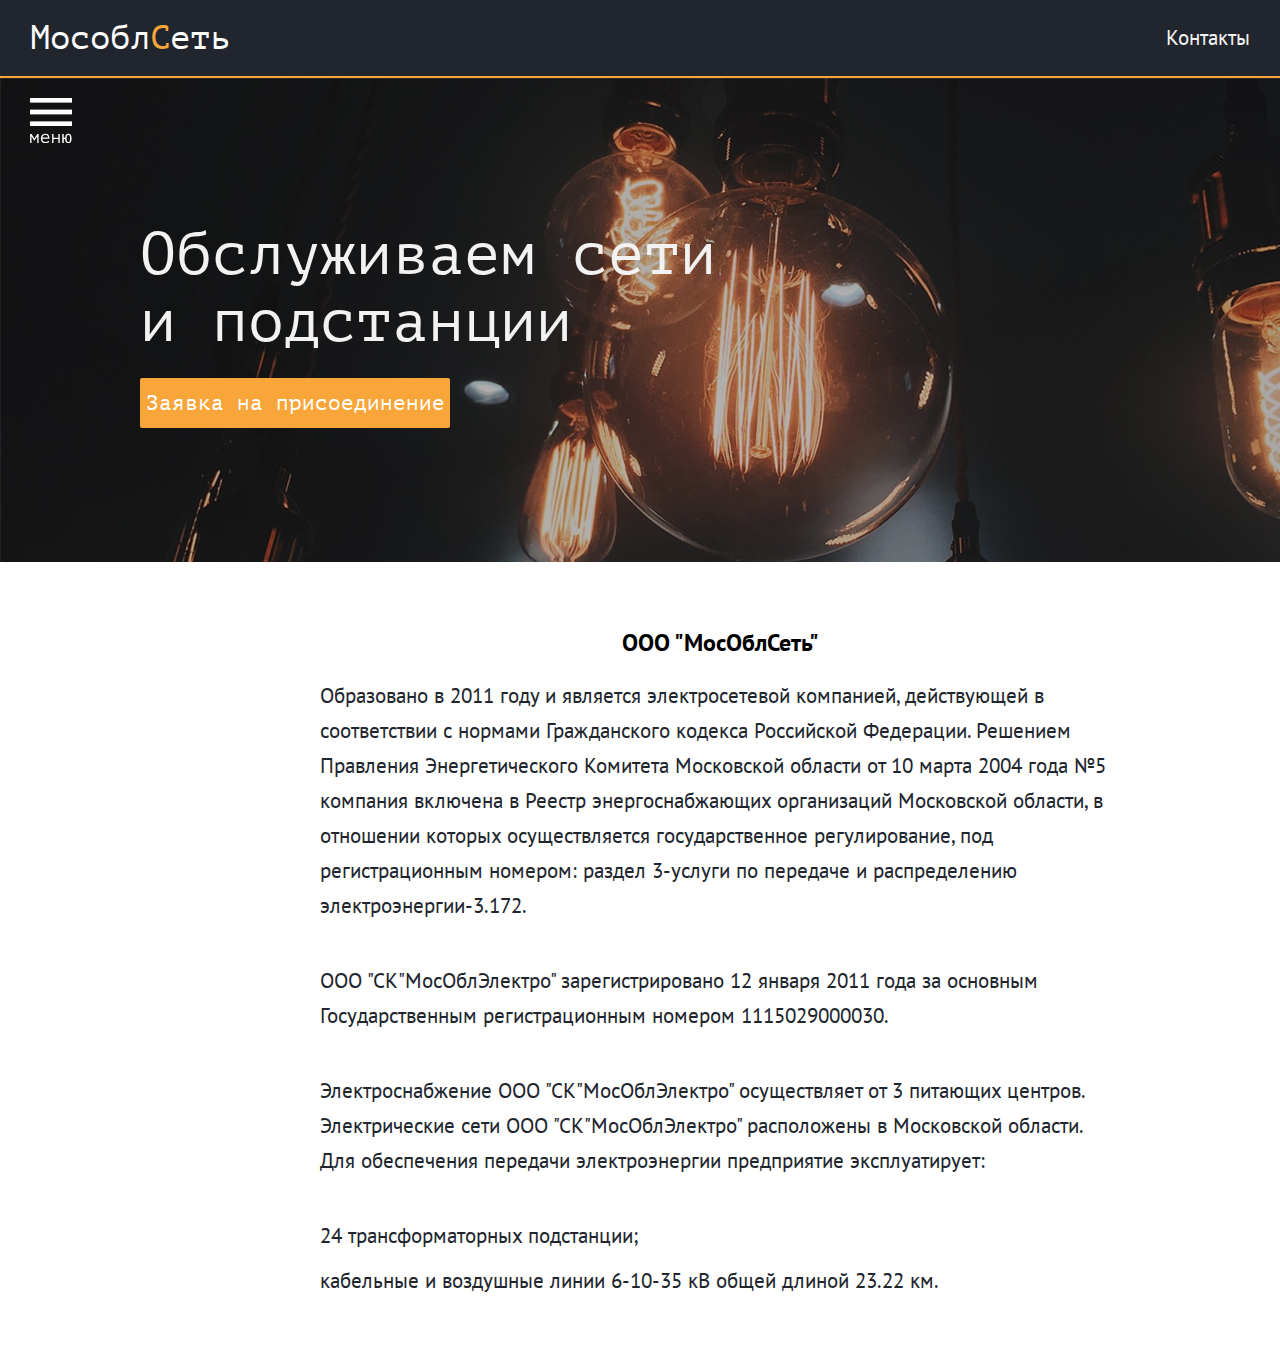
==== commit b4700bd5: "fix" ====
--- a/index.html
+++ b/index.html
@@ -10,265 +10,261 @@
     <title>МосОблСеть</title>
 </head>
 <body>
-    <div class="page">
-        <div class="header">
-            <div class="logo">Мособл<span class="orange">C</span>еть</div>
-            <div class="header__right-block">
-                <a href="#" class="mos__link">Контакты</a>
+<div class="page">
+    <div class="header">
+        <div class="logo">Мособл<span class="orange">C</span>еть</div>
+        <div class="header__right-block">
+            <a href="#" class="mos__link">Контакты</a>
+        </div>
+    </div>
+
+    <div class="content__tbl">
+        <div class="content__row">
+            <div class="nav">
+                <ul class="nav__list">
+                    <li class="nav__item">
+                        <a href="#" class="nav__link js-link-menu active">О компании</a>
+                    </li>
+                    <li class="nav__item">
+                        <a href="#" class="nav__link js-link-menu">Потребителям <i class="fa fa-angle-down arr-down" aria-hidden="true"></i></a>
+                        <ul class="nav__sub-list">
+                            <li class="nav__item">
+                                <a href="#" class="nav__link-submenu ">Территория обслуживания и информация о техническом состоянии сетей</a>
+                            </li>
+                            <li class="nav__item">
+                                <a href="#" class="nav__link-submenu ">Финансовая (бухгалтерская) отчетность</a>
+                            </li>
+                            <li class="nav__item">
+                                <a href="#" class="nav__link-submenu ">Структура и объем затрат на производство и реализацию товаров (работ, услуг)</a>
+                            </li>
+                            <li class="nav__item">
+                                <a href="#" class="nav__link-submenu ">Услуги по передаче</a>
+                            </li>
+                            <li class="nav__item">
+                                <a href="content.html" class="nav__link-submenu ">Тарифы на услуги по передаче электрической энергии</a>
+                            </li>
+                            <li class="nav__item">
+                                <a href="#" class="nav__link-submenu ">Баланс эл. энергии и мощности</a>
+                            </li>
+                            <li class="nav__item">
+                                <a href="#" class="nav__link-submenu ">Отключения: оперативная информация</a>
+                            </li>
+                            <li class="nav__item">
+                                <a href="#" class="nav__link-submenu ">Результаты контрольных замеров</a>
+                            </li>
+                            <li class="nav__item">
+                                <a href="#" class="nav__link-submenu ">Расходы на технологическое присоединение, подлежащие учету в тарифах на услуги по передаче электрической энергии</a>
+                            </li>
+                            <li class="nav__item">
+                                <a href="#" class="nav__link-submenu ">Предложение о размере цен (тарифов)</a>
+                            </li>
+                            <li class="nav__item">
+                                <a href="#" class="nav__link-submenu ">Основные характеристики регулируемых товаров (работ, услуг)</a>
+                            </li>
+                            <li class="nav__item">
+                                <a href="#" class="nav__link-submenu ">Инвестиционные программы</a>
+                            </li>
+                            <li class="nav__item">
+                                <a href="#" class="nav__link-submenu ">Паспорта услуг (процессов)</a>
+                            </li>
+                            <li class="nav__item">
+                                <a href="#" class="nav__link-submenu "> О качестве обслуживания</a>
+                            </li>
+                        </ul>
+                    </li>
+                    <li class="nav__item">
+                        <a href="#" class="nav__link js-link-menu">Услуги</a>
+                    </li>
+                    <li class="nav__item">
+                        <a href="#" class="nav__link js-link-menu">Технологическое присоединение <i class="fa fa-angle-down arr-down" aria-hidden="true"></i></a>
+                        <ul class="nav__sub-list">
+                            <li class="nav__item">
+                                <a href="#" class="nav__link-submenu ">Информация о порядке выполнения технологических, технических и других мероприятий, связанных с технологическим присоединением к электрическим сетям</a>
+                            </li>
+                            <li class="nav__item">
+                                <a href="#" class="nav__link-submenu ">Типовые формы документов</a>
+                            </li>
+                            <li class="nav__item">
+                                <a href="#" class="nav__link-submenu "> Перечень зон ответственности</a>
+                            </li>
+                            <li class="nav__item">
+                                <a href="#" class="nav__link-submenu ">Подача заявки на технологическое присоединение</a>
+                            </li>
+                            <li class="nav__item">
+                                <a href="#" class="nav__link-submenu ">Основные этапы обработки заявок на технологическое присоединение</a>
+                            </li>
+                            <li class="nav__item">
+                                <a href="#" class="nav__link-submenu ">Информация о величине резервируемой максимальной мощности</a>
+                            </li>
+                            <li class="nav__item">
+                                <a href="#" class="nav__link-submenu ">Прогнозные сведения о расходах за технологическое присоединение</a>
+                            </li>
+                            <li class="nav__item">
+                                <a href="" class="nav__link-submenu ">Тарифы на технологическое присоединение</a>
+                            </li>
+                            <li class="nav__item">
+                                <a href="#" class="nav__link-submenu ">Сведения о наличии мощности, свободной для технологического присоединения</a>
+                            </li>
+                            <li class="nav__item">
+                                <a href="#" class="nav__link-submenu ">Информация о лицах, намеревающихся перераспределить максимальную мощность принадлежащих им энергопринимающих устройств в пользу иных лиц</a>
+                            </li>
+                            <li class="nav__item">
+                                <a href="#" class="nav__link-submenu ">Сведения о поданных заявках на технологическое присоединение, заключенных договорах и выполненных присоединениях</a>
+                            </li>
+                        </ul>
+                    </li>
+                    <li class="nav__item">
+                        <a href="#" class="nav__link js-link-menu">Раскрытие информации <i class="fa fa-angle-down arr-down" aria-hidden="true"></i></a>
+                        <ul class="nav__sub-list">
+                            <li class="nav__item">
+                                <a href="#" class="nav__link-submenu ">Территория обслуживания и информация о техническом состоянии сетей</a>
+                            </li>
+                            <li class="nav__item">
+                                <a href="#" class="nav__link-submenu ">Финансовая (бухгалтерская) отчетность</a>
+                            </li>
+                            <li class="nav__item">
+                                <a href="#" class="nav__link-submenu ">Структура и объем затрат на производство и реализацию товаров (работ, услуг)</a>
+                            </li>
+                            <li class="nav__item">
+                                <a href="#" class="nav__link-submenu ">Услуги по передаче</a>
+                            </li>
+                            <li class="nav__item">
+                                <a href="content.html" class="nav__link-submenu ">Тарифы на услуги по передаче электрической энергии</a>
+                            </li>
+                            <li class="nav__item">
+                                <a href="#" class="nav__link-submenu ">Баланс эл. энергии и мощности</a>
+                            </li>
+                            <li class="nav__item">
+                                <a href="#" class="nav__link-submenu ">Отключения: оперативная информация</a>
+                            </li>
+                            <li class="nav__item">
+                                <a href="#" class="nav__link-submenu ">Результаты контрольных замеров</a>
+                            </li>
+                            <li class="nav__item">
+                                <a href="#" class="nav__link-submenu ">Расходы на технологическое присоединение, подлежащие учету в тарифах на услуги по передаче электрической энергии</a>
+                            </li>
+                            <li class="nav__item">
+                                <a href="#" class="nav__link-submenu ">Предложение о размере цен (тарифов)</a>
+                            </li>
+                            <li class="nav__item">
+                                <a href="#" class="nav__link-submenu ">Основные характеристики регулируемых товаров (работ, услуг)</a>
+                            </li>
+                            <li class="nav__item">
+                                <a href="#" class="nav__link-submenu ">Инвестиционные программы</a>
+                            </li>
+                            <li class="nav__item">
+                                <a href="#" class="nav__link-submenu ">Паспорта услуг (процессов)</a>
+                            </li>
+                            <li class="nav__item">
+                                <a href="#" class="nav__link-submenu ">О качестве обслуживания</a>
+                            </li>
+                        </ul>
+                    </li>
+                    <li class="nav__item">
+                        <a href="#" class="nav__link js-link-menu">Нормативные документы <i class="fa fa-angle-down arr-down" aria-hidden="true"></i></a>
+                        <ul class="nav__sub-list">
+                            <li class="nav__item">
+                                <a href="#" class="nav__link-submenu ">Законы РФ</a>
+                            </li>
+                            <li class="nav__item">
+                                <a href="#" class="nav__link-submenu ">ПП РФ</a>
+                            </li>
+                            <li class="nav__item">
+                                <a href="#" class="nav__link-submenu ">Приказы, письма и другие нормативные и законодательные акты</a>
+                            </li>
+                        </ul>
+                    </li>
+                    <li class="nav__item">
+                        <a href="#" class="nav__link js-link-menu">Закупки <i class="fa fa-angle-down arr-down" aria-hidden="true"></i></a>
+                        <ul class="nav__sub-list">
+                            <li class="nav__item">
+                                <a href="#" class="nav__link-submenu ">Планирование закупочной деятельности</a>
+                            </li>
+                            <li class="nav__item">
+                                <a href="#" class="nav__link-submenu ">Информация о заключенных договорах</a>
+                            </li>
+                            <li class="nav__item">
+                                <a href="#" class="nav__link-submenu ">Информация о закупках</a>
+                            </li>
+                            <li class="nav__item">
+                                <a href="#" class="nav__link-submenu ">Правовое обеспечение закупочной деятельности</a>
+                            </li>
+                        </ul>
+                    </li>
+                    <li class="nav__item">
+                        <a href="#" class="nav__link js-link-menu">Приборы учета <i class="fa fa-angle-down arr-down" aria-hidden="true"></i></a>
+                        <ul class="nav__sub-list">
+                            <li class="nav__item">
+                                <a href="#" class="nav__link-submenu ">Требования по установке</a>
+                            </li>
+                            <li class="nav__item">
+                                <a href="#" class="nav__link-submenu ">Счетчики</a>
+                            </li>
+                            <li class="nav__item">
+                                <a href="#" class="nav__link-submenu ">Образец договора подряда на установку (замену) прибора</a>
+                            </li>
+                            <li class="nav__item">
+                                <a href="#" class="nav__link-submenu ">ИСПОЛНЕНИЕ ФЗ-261 от 23.11.2009 г.</a>
+                            </li>
+                        </ul>
+                    </li>
+
+                    <li class="nav__item">
+                        <a href="#" class="nav__link">Контакты</a>
+                    </li>
+                </ul>
             </div>
-        </div>
-
-        <div class="content__tbl">
-            <div class="content__row">
-                <div class="nav">
-                    <ul class="nav__list">
-                        <li class="nav__item">
-                            <a href="#" class="nav__link js-link-menu active">О компании</a>
-                        </li>
-                        <li class="nav__item">
-                            <a href="#" class="nav__link js-link-menu">Потребителям <i class="fa fa-angle-down arr-down" aria-hidden="true"></i></a>
-                            <ul class="nav__sub-list">
-                                <li class="nav__item">
-                                    <a href="#" class="nav__link-submenu js-link-submenu">Территория обслуживания и информация о техническом состоянии сетей</a>
-                                </li>
-                                <li class="nav__item">
-                                    <a href="#" class="nav__link-submenu js-link-submenu">Финансовая (бухгалтерская) отчетность</a>
-                                </li>
-                                <li class="nav__item">
-                                    <a href="#" class="nav__link-submenu js-link-submenu">Структура и объем затрат на производство и реализацию товаров (работ, услуг)</a>
-                                </li>
-                                <li class="nav__item">
-                                    <a href="#" class="nav__link-submenu js-link-submenu">Услуги по передаче</a>
-                                </li>
-                                <li class="nav__item">
-                                    <a href="#" class="nav__link-submenu js-link-submenu">Тарифы на услуги по передаче электрической энергии</a>
-                                </li>
-                                <li class="nav__item">
-                                    <a href="#" class="nav__link-submenu js-link-submenu">Баланс эл. энергии и мощности</a>
-                                </li>
-                                <li class="nav__item">
-                                    <a href="#" class="nav__link-submenu js-link-submenu">Отключения: оперативная информация</a>
-                                </li>
-                                <li class="nav__item">
-                                    <a href="#" class="nav__link-submenu js-link-submenu">Результаты контрольных замеров</a>
-                                </li>
-                                <li class="nav__item">
-                                    <a href="#" class="nav__link-submenu js-link-submenu">Расходы на технологическое присоединение, подлежащие учету в тарифах на услуги по передаче электрической энергии</a>
-                                </li>
-                                <li class="nav__item">
-                                    <a href="#" class="nav__link-submenu js-link-submenu">Предложение о размере цен (тарифов)</a>
-                                </li>
-                                <li class="nav__item">
-                                    <a href="#" class="nav__link-submenu js-link-submenu">Основные характеристики регулируемых товаров (работ, услуг)</a>
-                                </li>
-                                <li class="nav__item">
-                                    <a href="#" class="nav__link-submenu js-link-submenu">Инвестиционные программы</a>
-                                </li>
-                                <li class="nav__item">
-                                    <a href="#" class="nav__link-submenu js-link-submenu">Паспорта услуг (процессов)</a>
-                                </li>
-                                <li class="nav__item">
-                                    <a href="#" class="nav__link-submenu js-link-submenu"> О качестве обслуживания</a>
-                                </li>
-                            </ul>
-                        </li>
-                        <li class="nav__item">
-                            <a href="#" class="nav__link js-link-menu">Услуги</a>
-                        </li>
-                        <li class="nav__item">
-                            <a href="#" class="nav__link js-link-menu">Технологическое присоединение <i class="fa fa-angle-down arr-down" aria-hidden="true"></i></a>
-                            <ul class="nav__sub-list">
-                                <li class="nav__item">
-                                    <a href="#" class="nav__link-submenu js-link-submenu">Информация о порядке выполнения технологических, технических и других мероприятий, связанных с технологическим присоединением к электрическим сетям</a>
-                                </li>
-                                <li class="nav__item">
-                                    <a href="#" class="nav__link-submenu js-link-submenu">Типовые формы документов</a>
-                                </li>
-                                <li class="nav__item">
-                                    <a href="#" class="nav__link-submenu js-link-submenu"> Перечень зон ответственности</a>
-                                </li>
-                                <li class="nav__item">
-                                    <a href="#" class="nav__link-submenu js-link-submenu">Подача заявки на технологическое присоединение</a>
-                                </li>
-                                <li class="nav__item">
-                                    <a href="#" class="nav__link-submenu js-link-submenu">Основные этапы обработки заявок на технологическое присоединение</a>
-                                </li>
-                                <li class="nav__item">
-                                    <a href="#" class="nav__link-submenu js-link-submenu">Информация о величине резервируемой максимальной мощности</a>
-                                </li>
-                                <li class="nav__item">
-                                    <a href="#" class="nav__link-submenu js-link-submenu">Прогнозные сведения о расходах за технологическое присоединение</a>
-                                </li>
-                                <li class="nav__item">
-                                    <a href="#" class="nav__link-submenu js-link-submenu">Тарифы на технологическое присоединение</a>
-                                </li>
-                                <li class="nav__item">
-                                    <a href="#" class="nav__link-submenu js-link-submenu">Сведения о наличии мощности, свободной для технологического присоединения</a>
-                                </li>
-                                <li class="nav__item">
-                                    <a href="#" class="nav__link-submenu js-link-submenu">Информация о лицах, намеревающихся перераспределить максимальную мощность принадлежащих им энергопринимающих устройств в пользу иных лиц</a>
-                                </li>
-                                <li class="nav__item">
-                                    <a href="#" class="nav__link-submenu js-link-submenu">Сведения о поданных заявках на технологическое присоединение, заключенных договорах и выполненных присоединениях</a>
-                                </li>
-                            </ul>
-                        </li>
-                        <li class="nav__item">
-                            <a href="#" class="nav__link js-link-menu">Раскрытие информации <i class="fa fa-angle-down arr-down" aria-hidden="true"></i></a>
-                            <ul class="nav__sub-list">
-                                <li class="nav__item">
-                                    <a href="#" class="nav__link-submenu js-link-submenu">Территория обслуживания и информация о техническом состоянии сетей</a>
-                                </li>
-                                <li class="nav__item">
-                                    <a href="#" class="nav__link-submenu js-link-submenu">Финансовая (бухгалтерская) отчетность</a>
-                                </li>
-                                <li class="nav__item">
-                                    <a href="#" class="nav__link-submenu js-link-submenu">Структура и объем затрат на производство и реализацию товаров (работ, услуг)</a>
-                                </li>
-                                <li class="nav__item">
-                                    <a href="#" class="nav__link-submenu js-link-submenu">Услуги по передаче</a>
-                                </li>
-                                <li class="nav__item">
-                                    <a href="#" class="nav__link-submenu js-link-submenu">Тарифы на услуги по передаче электрической энергии</a>
-                                </li>
-                                <li class="nav__item">
-                                    <a href="#" class="nav__link-submenu js-link-submenu">Баланс эл. энергии и мощности</a>
-                                </li>
-                                <li class="nav__item">
-                                    <a href="#" class="nav__link-submenu js-link-submenu">Отключения: оперативная информация</a>
-                                </li>
-                                <li class="nav__item">
-                                    <a href="#" class="nav__link-submenu js-link-submenu">Результаты контрольных замеров</a>
-                                </li>
-                                <li class="nav__item">
-                                    <a href="#" class="nav__link-submenu js-link-submenu">Расходы на технологическое присоединение, подлежащие учету в тарифах на услуги по передаче электрической энергии</a>
-                                </li>
-                                <li class="nav__item">
-                                    <a href="#" class="nav__link-submenu js-link-submenu">Предложение о размере цен (тарифов)</a>
-                                </li>
-                                <li class="nav__item">
-                                    <a href="#" class="nav__link-submenu js-link-submenu">Основные характеристики регулируемых товаров (работ, услуг)</a>
-                                </li>
-                                <li class="nav__item">
-                                    <a href="#" class="nav__link-submenu js-link-submenu">Инвестиционные программы</a>
-                                </li>
-                                <li class="nav__item">
-                                    <a href="#" class="nav__link-submenu js-link-submenu">Паспорта услуг (процессов)</a>
-                                </li>
-                                <li class="nav__item">
-                                    <a href="#" class="nav__link-submenu js-link-submenu">О качестве обслуживания</a>
-                                </li>
-                            </ul>
-                        </li>
-                        <li class="nav__item">
-                            <a href="#" class="nav__link js-link-menu">Нормативные документы <i class="fa fa-angle-down arr-down" aria-hidden="true"></i></a>
-                            <ul class="nav__sub-list">
-                                <li class="nav__item">
-                                    <a href="#" class="nav__link-submenu js-link-submenu">Законы РФ</a>
-                                </li>
-                                <li class="nav__item">
-                                    <a href="#" class="nav__link-submenu js-link-submenu">ПП РФ</a>
-                                </li>
-                                <li class="nav__item">
-                                    <a href="#" class="nav__link-submenu js-link-submenu">Приказы, письма и другие нормативные и законодательные акты</a>
-                                </li>
-                            </ul>
-                        </li>
-                        <li class="nav__item">
-                            <a href="#" class="nav__link js-link-menu">Закупки <i class="fa fa-angle-down arr-down" aria-hidden="true"></i></a>
-                            <ul class="nav__sub-list">
-                                <li class="nav__item">
-                                    <a href="#" class="nav__link-submenu js-link-submenu">Планирование закупочной деятельности</a>
-                                </li>
-                                <li class="nav__item">
-                                    <a href="#" class="nav__link-submenu js-link-submenu">Информация о заключенных договорах</a>
-                                </li>
-                                <li class="nav__item">
-                                    <a href="#" class="nav__link-submenu js-link-submenu">Информация о закупках</a>
-                                </li>
-                                <li class="nav__item">
-                                    <a href="#" class="nav__link-submenu js-link-submenu">Правовое обеспечение закупочной деятельности</a>
-                                </li>
-                            </ul>
-                        </li>
-                        <li class="nav__item">
-                            <a href="#" class="nav__link js-link-menu">Приборы учета <i class="fa fa-angle-down arr-down" aria-hidden="true"></i></a>
-                            <ul class="nav__sub-list">
-                                <li class="nav__item">
-                                    <a href="#" class="nav__link-submenu js-link-submenu">Требования по установке</a>
-                                </li>
-                                <li class="nav__item">
-                                    <a href="#" class="nav__link-submenu js-link-submenu">Счетчики</a>
-                                </li>
-                                <li class="nav__item">
-                                    <a href="#" class="nav__link-submenu js-link-submenu">Образец договора подряда на установку (замену) прибора</a>
-                                </li>
-                                <li class="nav__item">
-                                    <a href="#" class="nav__link-submenu js-link-submenu">ИСПОЛНЕНИЕ ФЗ-261 от 23.11.2009 г.</a>
-                                </li>
-                            </ul>
-                        </li>
-
-                        <li class="nav__item">
-                            <a href="#" class="nav__link">Контакты</a>
-                        </li>
-                    </ul>
+
+            <div class="content__container">
+                <div class="nav__btn" id="menuOpen"></div>
+
+                <div class="banner">
+                    <div class="banner__cnt-block">
+                        <p class="banner__cnt">Обслуживаем сети и подстанции</p>
+                        <a href="form.html" class="banner__bnt banner__bnt--bnr">Заявка на присоединение</a>
+                    </div>
                 </div>
 
-                <div class="content__container">
-                    <div class="nav__btn" id="menuOpen"></div>
-
-                    <div class="banner">
-                        <div class="banner__cnt-block">
-                            <p class="banner__cnt">Обслуживаем сети и подстанции</p>
-                            <button class="banner__bnt banner__bnt--bnr">Заявка на присоединение</button>
-                        </div>
-                    </div>
-
-                    <div class="content">
-                        <h2 class="mos__ttl2">ООО "МосОблСеть"</h2>
-                        <p class="mos__cnt mt20">Образовано в 2011 году и является электросетевой компанией, действующей в соответствии  с   нормами  Гражданского  кодекса  Российской Федерации. Решением Правления Энергетического Комитета Московской области от 10 марта 2004 года №5 компания включена в Реестр энергоснабжающих организаций Московской области, в отношении которых осуществляется государственное регулирование, под регистрационным номером: раздел 3-услуги по передаче и распределению электроэнергии-3.172.</p>
-                        <p class="mos__cnt">ООО "СК"МосОблЭлектро" зарегистрировано 12 января 2011 года за основным Государственным регистрационным номером 1115029000030.</p>
-                        <p class="mos__cnt">Электроснабжение ООО "СК"МосОблЭлектро" осуществляет от 3 питающих центров. Электрические сети ООО "СК"МосОблЭлектро" расположены в Московской области. Для обеспечения передачи электроэнергии предприятие эксплуатирует:</p>
-                        <p class="mos__cnt ">24  трансформаторных подстанции;</p>
-                        <p class="mos__cnt mt10">кабельные и воздушные линии 6-10-35 кВ общей длиной 23.22 км.</p>
-                    </div>
+                <div class="content">
+                    <h2 class="mos__ttl2">ООО "МосОблСеть"</h2>
+                    <p class="mos__cnt mt20">Образовано в 2011 году и является электросетевой компанией, действующей в соответствии  с   нормами  Гражданского  кодекса  Российской Федерации. Решением Правления Энергетического Комитета Московской области от 10 марта 2004 года №5 компания включена в Реестр энергоснабжающих организаций Московской области, в отношении которых осуществляется государственное регулирование, под регистрационным номером: раздел 3-услуги по передаче и распределению электроэнергии-3.172.</p>
+                    <p class="mos__cnt">ООО "СК"МосОблЭлектро" зарегистрировано 12 января 2011 года за основным Государственным регистрационным номером 1115029000030.</p>
+                    <p class="mos__cnt">Электроснабжение ООО "СК"МосОблЭлектро" осуществляет от 3 питающих центров. Электрические сети ООО "СК"МосОблЭлектро" расположены в Московской области. Для обеспечения передачи электроэнергии предприятие эксплуатирует:</p>
+                    <p class="mos__cnt ">24  трансформаторных подстанции;</p>
+                    <p class="mos__cnt mt10">кабельные и воздушные линии 6-10-35 кВ общей длиной 23.22 км.</p>
                 </div>
             </div>
         </div>
-
-        <div class="overlay" style="display:none;"></div>
     </div>
 
-    <script type="text/javascript" src="js/vendor/jquery-3.2.1.min.js"></script>
-
-    <script>
-        $('#menuOpen').on('click', function () {
-            $('.nav').addClass('active');
-            $('.overlay').show();
-        });
-
-        $('.overlay').on('click', function () {
-            $('.nav').removeClass('active');
-            $(this).hide();
-            $('.nav__link').removeClass('active');
-            $('.nav__sub-list').slideUp();
-        });
-
-        $('.js-link-menu').on('click', function (e) {
-            e.preventDefault();
-            $('.nav__link').removeClass('active');
-            $(this).addClass('active');
-            $(this).closest('.nav__item').find('.nav__sub-list').slideToggle(300);
-        });
-
-        $('.js-link-submenu').on('click', function (e) {
-            e.preventDefault();
-            $('.nav__link-submenu').removeClass('active');
-            $(this).addClass('active');
-        });
-
-    </script>
+    <div class="overlay" style="display:none;"></div>
+</div>
+
+<script type="text/javascript" src="js/vendor/jquery-3.2.1.min.js"></script>
+
+<script>
+    $('#menuOpen').on('click', function () {
+        $('.nav').addClass('active');
+        $('.overlay').show();
+    });
+
+    $('.overlay').on('click', function () {
+        $('.nav').removeClass('active');
+        $(this).hide();
+        $('.nav__link').removeClass('active');
+        $('.nav__sub-list').slideUp();
+    });
+
+    $('.js-link-menu').on('click', function (e) {
+        e.preventDefault();
+        $('.nav__link').removeClass('active');
+        $(this).addClass('active');
+        $(this).closest('.nav__item').find('.nav__sub-list').slideToggle(300);
+    });
+
+
+
+</script>
 
 </body>
 </html>--- a/css/style.css
+++ b/css/style.css
@@ -45,7 +45,7 @@
 
 .header__right-block {
     position: absolute;
-    right: 150px;
+    right: 30px;
     top: 18px;
 }
 
@@ -100,18 +100,21 @@
     display: block;
     width: 100%;
     min-height: 484px;
-    background: url("../images/banner-bg.png");
+    background-size: cover;
+    background: url("../images/banner-bg.jpg") no-repeat;
 }
 
 .banner__cnt-block {
     position: absolute;
-    right: 148px;
-    top: 240px;
-    text-align: right;
+    left: 140px;
+    top: 143px;
+    width: 592px;
+    text-align: left;
 }
 
 .banner__cnt {
-    font-size: 48px;
+    font-size: 60px;
+    line-height: 67px;
     color: #F2F2F2;
     font-family: 'PT Mono', monospace;
 }
@@ -126,12 +129,13 @@
     font-size: 21px;
     font-family: 'PT Mono', monospace;
     border: none;
-    color: #F2F2F2;
+    color: #fff;
     cursor: pointer;
+    text-decoration: none;
 }
 
 .banner__bnt--bnr {
-    margin-top: 25px;
+    margin-top: 23px;
 }
 
 .banner__bnt--top {
@@ -253,13 +257,13 @@
     position: relative;
     max-width: 800px;
     margin:auto;
-    padding: 75px 0;
+    padding: 65px 0;
 }
 
 .content-in {
     max-width: 700px;
     margin:auto;
-    padding: 75px 0;
+    padding: 35px 0 35px;
 }
 
 .mos__ttl2 {
